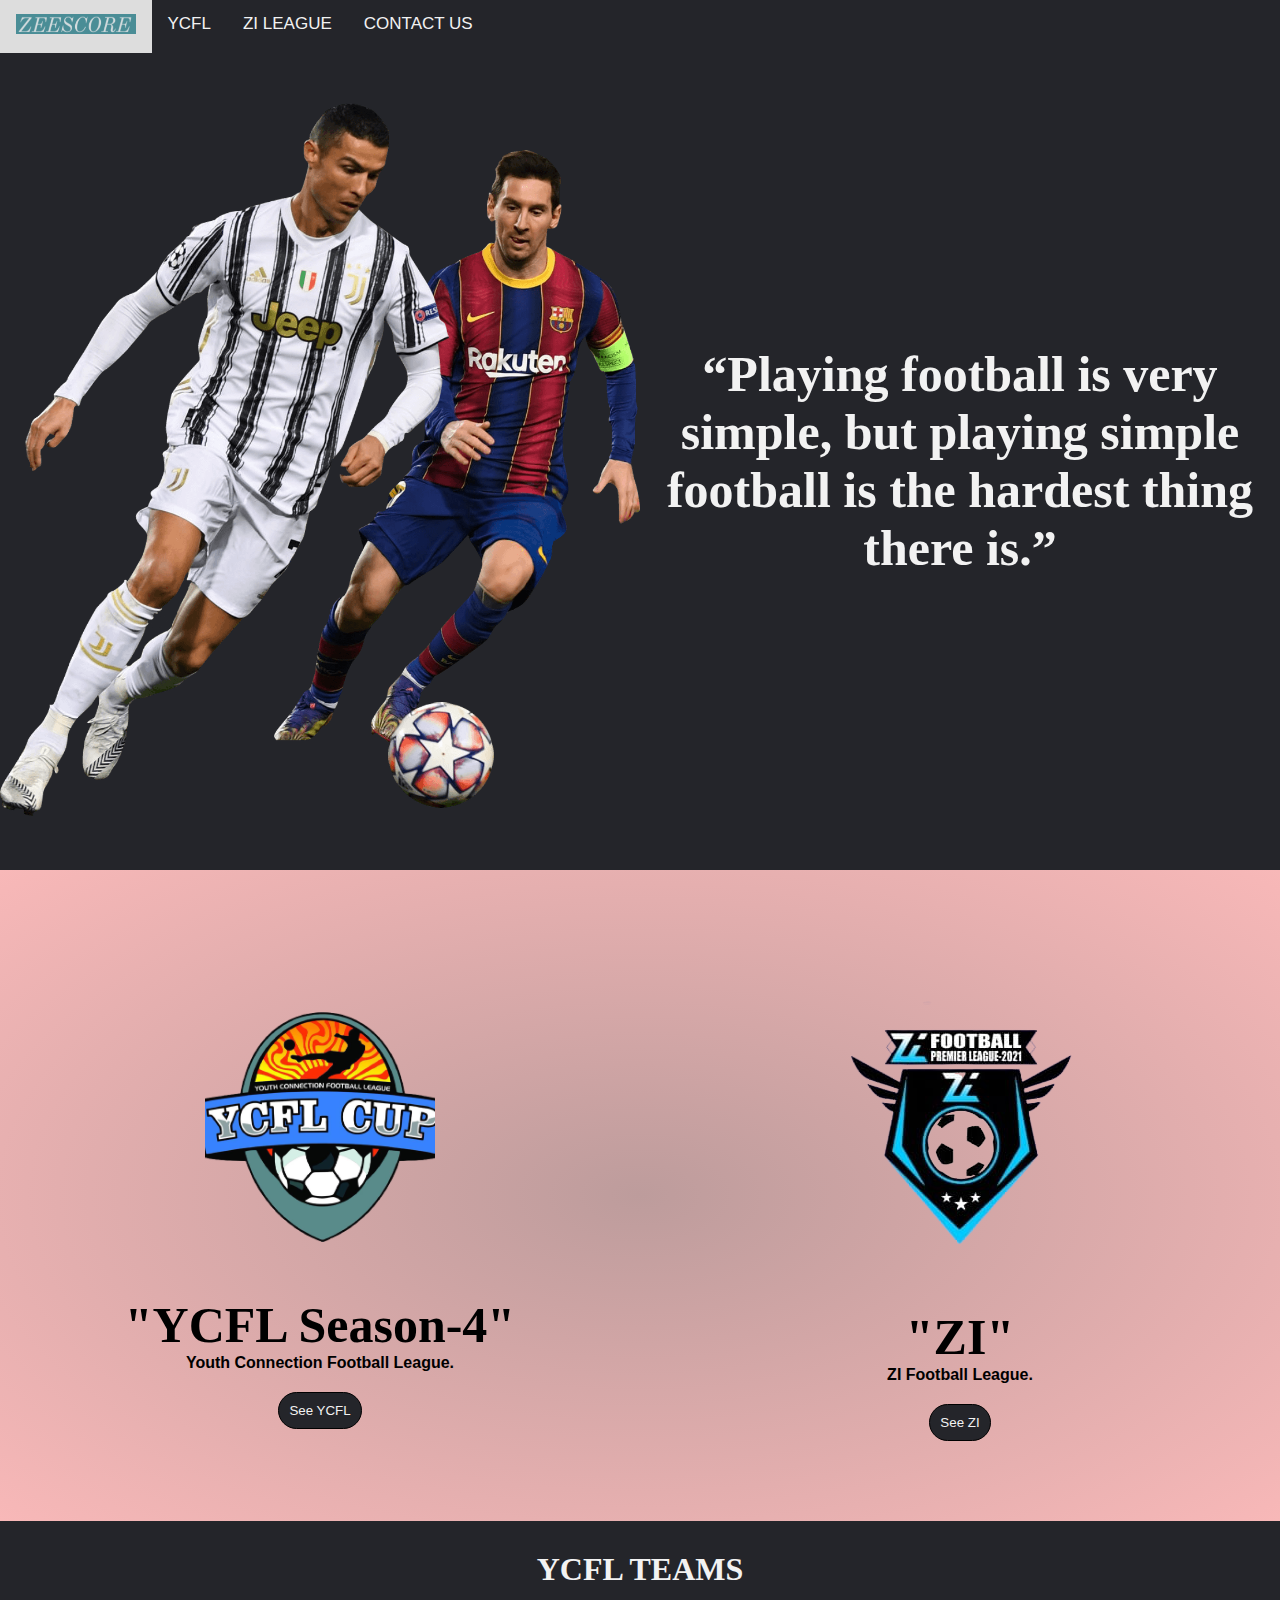
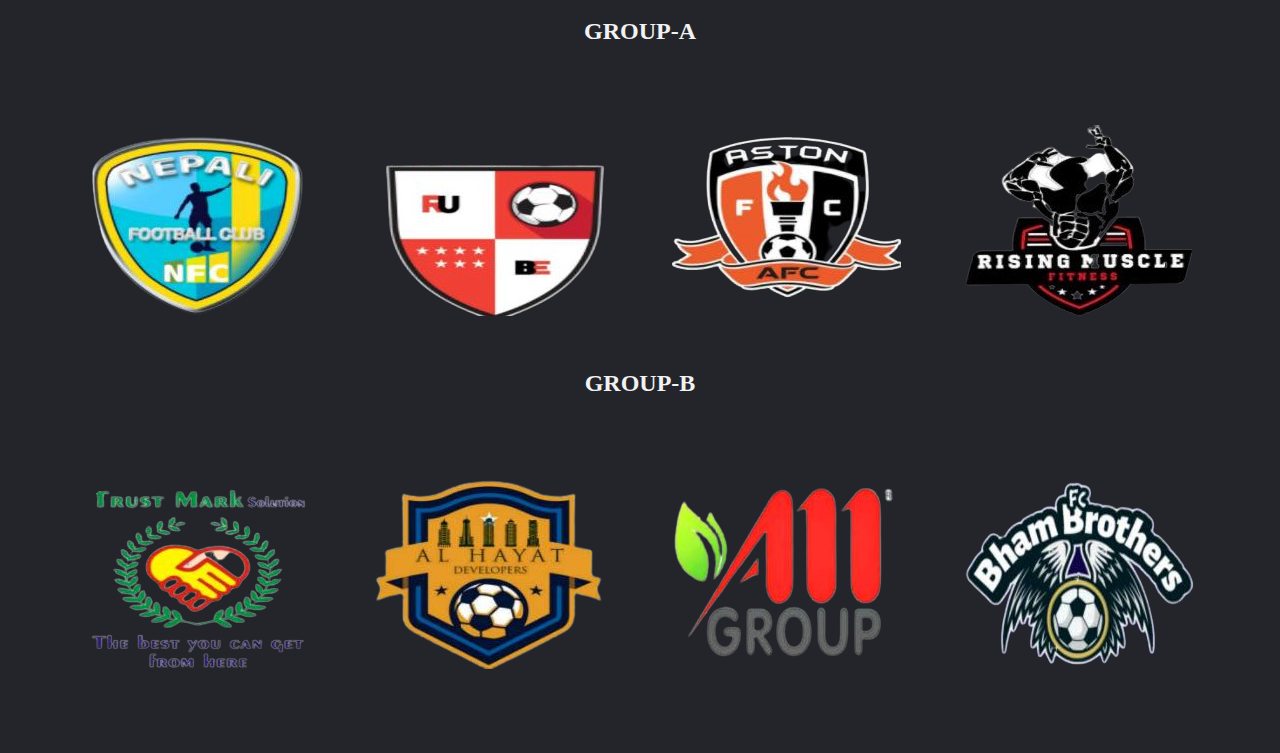
==== index.html @ 21c0f87a "Initial commit" ====
<!DOCTYPE html>
<html lang="en">

<head>
    <meta charset="UTF-8">
    <meta http-equiv="X-UA-Compatible" content="IE=edge">
    <meta name="viewport" content="width=device-width, initial-scale=1.0">
    <title>ZeeScore</title>
    <link rel="stylesheet" href="style.css">
    <link href="https://fonts.googleapis.com/icon?family=Material+Icons" rel="stylesheet">
    <link rel="stylesheet" href="path/to/font-awesome/css/font-awesome.min.css">
    <link href="https://cdn.jsdelivr.net/npm/bootstrap@5.1.3/dist/css/bootstrap.min.css" rel="stylesheet" integrity="sha384-1BmE4kWBq78iYhFldvKuhfTAU6auU8tT94WrHftjDbrCEXSU1oBoqyl2QvZ6jIW3" crossorigin="anonymous">
    <link href="https://fonts.googleapis.com/css2?family=Abril+Fatface&family=Anton&family=Lobster&family=Montez&family=Montserrat:ital,wght@1,200&family=Pacifico&family=Zilla+Slab:wght@300;500&display=swap" rel="stylesheet">
    <link rel="icon" href="psg/player images/zeescores7-removebg-preview.png" type="image/icon type">
    <link rel="stylesheet" href="https://cdnjs.cloudflare.com/ajax/libs/font-awesome/4.7.0/css/font-awesome.min.css">
    <link href='https://css.gg/menu.css' rel='stylesheet'>
</head>

<body>

    <!DOCTYPE html>
    <html>

    <head>
        <meta name="viewport" content="width=device-width, initial-scale=1">
        <link rel="stylesheet" href="https://cdnjs.cloudflare.com/ajax/libs/font-awesome/4.7.0/css/font-awesome.min.css">
        <script src="script.js"></script>

    </head>

    <body>
        <header>
            <div class="topnav" id="myTopnav">
                <a href="#home"><img class="logo" src="psg/player images/zeescores9 (2).PNG" alt=""></a>
                <a href="#news">YCFL</a>
                <a href="#contact">ZI LEAGUE</a>
                <a href="#about">CONTACT US</a>
                <a href="javascript:void(0);" class="icon" onclick="myFunction()">
                    <i class="fa fa-bars"></i>
                </a>
            </div>


            <div class="row">
                <div class="col-2">
                    <img src="psg/player images/cristiano-ronaldo-lionel-messi-3.png" alt="">
                </div>
                <div class="col-2">
                    <h3>“Playing football is very simple, but playing simple football is the hardest thing there is.”</h3>
                </div>
            </div>
        </header>


        <div class="league">
            <div class="row">
                <div class="col-2">
                    <div class="ycfl-img"> <img src="psg/player images/ycfl_logo-removebg-preview.png" alt=""></div>
                    <h3>"YCFL Season-4"</h3>
                    <h4>Youth Connection Football League.</h4>
                    <button class="btn-league">See YCFL</button>
                </div>
                <div class="col-2">
                    <div class="zi-img"> <img src="psg/player images/zi_logo-removebg-preview.png" alt=""></div>
                    <h3>"ZI"</h3>
                    <h4>ZI Football League.</h4>
                    <button class="btn-league">See ZI</button>
                </div>
            </div>
        </div>
        <div class="ycfl-teams">
            <div class="row">
                <div class="gruop-a">
                    <h1>YCFL TEAMS</h1>
                    <h2>GROUP-A</h2>
                    <div class="teams">
                        <img src="psg/player images/nepalifc-removebg-preview.png" alt="">
                    </div>
                    <div class="teams">
                        <img src="psg/player images/randerunited-removebg-preview1.png" alt="">
                    </div>
                    <div class="teams">
                        <img src="psg/player images/astonfc-removebg-preview.png" alt="">
                    </div>
                    <div class="teams">
                        <img src="psg/player images/risingmuscle-removebg-preview.png" alt="">
                    </div>
                </div>
                <div class="gruop-b">

                    <h2>GROUP-B</h2>
                    <div class="teams">
                        <img src="psg/player images/trustmarksolution-removebg-preview.png" alt="">
                    </div>
                    <div class="teams">
                        <img src="psg/player images/alhayat-removebg-preview.png" alt="">
                    </div>
                    <div class="teams">
                        <img src="psg/player images/amgroup-removebg-preview.png" alt="">
                    </div>
                    <div class="teams">
                        <img src="psg/player images/bhambrothers-removebg-preview.png" alt="">
                    </div>
                </div>

            </div>
        </div>

    </body>

    </html>


</body>

</html>
---- style.css ----
* {
    box-sizing: border-box;
    margin: 0;
    padding: 0;
}


/*----------------------------- top nav Start here----------------------------*/

.logo {
    width: auto;
    height: 20px;
}

body {
    margin: 0;
    font-family: Arial, Helvetica, sans-serif;
}

.topnav {
    overflow: hidden;
}

.topnav a {
    float: left;
    display: block;
    color: #f2f2f2;
    text-align: center;
    padding: 14px 16px;
    text-decoration: none;
    font-size: 17px;
}

.topnav a:hover {
    background-color: #ddd;
    color: black;
}

.topnav a.active {
    background-color: #04AA6D;
    color: white;
}

.topnav .icon {
    display: none;
}


/*----------------------------- top nav end here----------------------------*/


/*----------------------------- Row and col for header section start here----------------------------*/

header {
    background-color: #24252a;
}

.row {
    display: flex;
    align-items: center;
    flex-wrap: wrap;
    justify-content: space-around;
}

.col-2 {
    flex-basis: 50%;
    min-width: 500px;
    color: #f2f2f2;
    text-align: center;
    justify-items: center;
    justify-items: center;
}

.col-2 img {
    max-width: 100%;
    padding: 50px 0;
}

.col-2 h3 {
    font-size: 50px;
    font-family: zillaslab;
    color: #f2f2f2;
}


/*----------------------------- Row and col end here----------------------------*/


/*----------------------------- league class start here----------------------------*/

.league {
    padding-top: 80px;
    padding-bottom: 80px;
    color: black;
    background: radial-gradient(rgb(189, 156, 156), #f8b8b8);
}

.league .col-2 h3 {
    color: black;
}

.league .col-2 h4 {
    color: black;
}

.league .col-2 .ycfl-img {
    width: 230px;
}

.btn-league {
    margin-top: 20px;
    padding: 10px;
    border: 1px solid black;
    border-radius: 50px;
    color: #f2f2f2;
    background-color: #24252a;
}


/*----------------------------- League class end here----------------------------*/


/*-----------------------------teams class start here----------------------------*/

.ycfl-teams {
    padding: 30px;
    background-color: #24252a;
    text-align: center;
}

.ycfl-teams h2,
h1 {
    font-family: zillaslab;
    margin-bottom: 30px;
    color: #f2f2f2;
}

.ycfl-teams .row .teams {
    margin-top: 50px;
    margin-bottom: 50px;
    margin-right: 30px;
    margin-left: 30px;
    display: inline-block;
}


/*----------------------------- teams class end here----------------------------*/


/*----------------------------- Media query for top nav start here----------------------------*/

@media screen and (max-width: 600px) {
    .topnav a:not(:first-child) {
        display: none;
    }
    .topnav a.icon {
        float: right;
        display: block;
    }
}

@media screen and (max-width: 600px) {
    header {
        width: auto;
    }
    .topnav.responsive {
        position: relative;
    }
    .topnav.responsive .icon {
        position: absolute;
        left: 10;
        right: 0;
        top: 0;
    }
    .topnav.responsive a {
        float: none;
        display: block;
        text-align: left;
    }
    .row {
        width: 300px;
        text-align: center;
        justify-items: center;
        justify-content: center;
    }
}


/*----------------------------- media query for top nav end here----------------------------*/


/*----------------------------- media query for header start here----------------------------*/

@media screen and (max-width: 600px) {
    .col-2 {
        flex-basis: 50%;
        min-width: 300px;
    }
    .col-2 img {
        max-width: 100%;
        margin-left: 0;
        padding: 50px 20px;
    }
}


/*----------------------------- media query for header end here----------------------------*/


/*----------------------------- media query for header end here----------------------------*/

@media screen and (max-width: 600px) {
    .ycfl-teams {
        padding: 30px;
        background-color: #24252a;
        text-align: center;
    }
    .ycfl-teams h2,
    h1 {
        font-family: zillaslab;
        margin-bottom: 30px;
        color: #f2f2f2;
    }
    .ycfl-teams .row .teams {
        margin-top: 50px;
        margin-bottom: 50px;
        margin-right: 15px;
        margin-left: 15px;
        display: inline-block;
    }
}


/*----------------------------- media query for header end here----------------------------*/
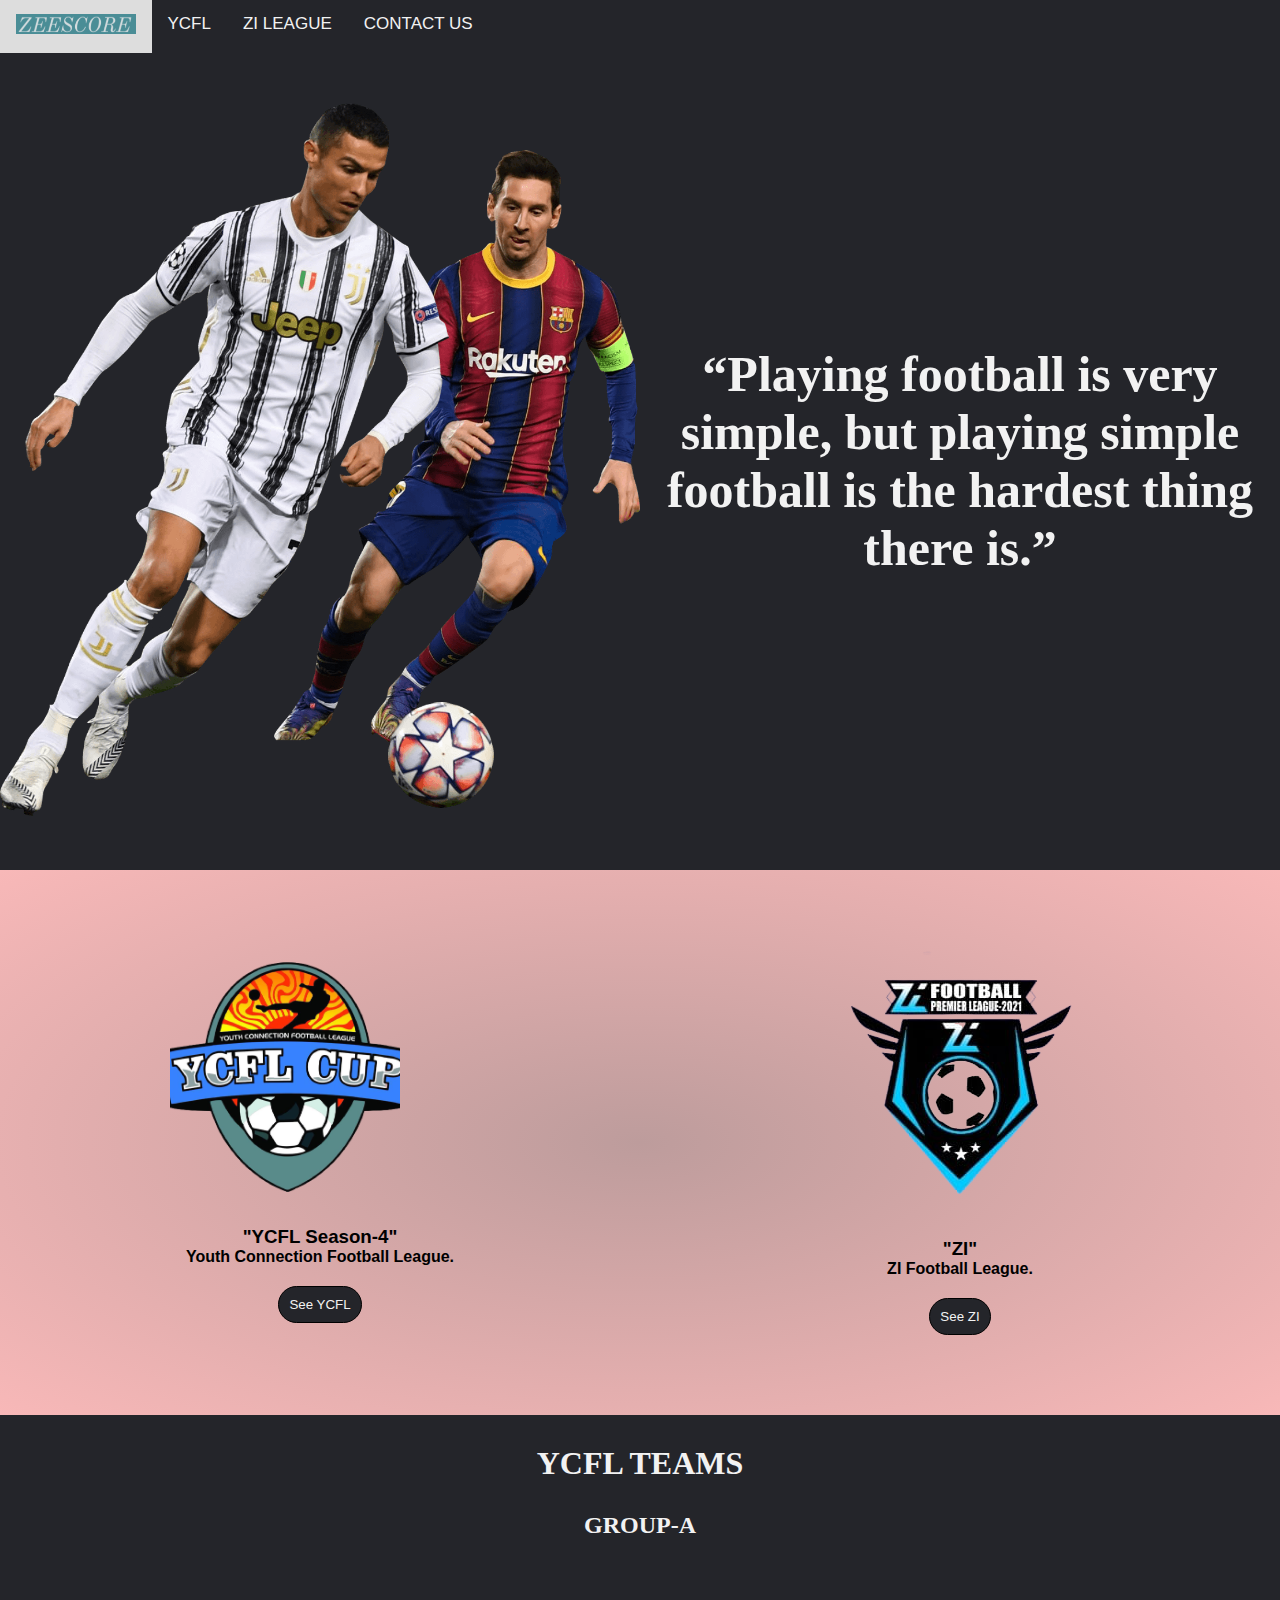
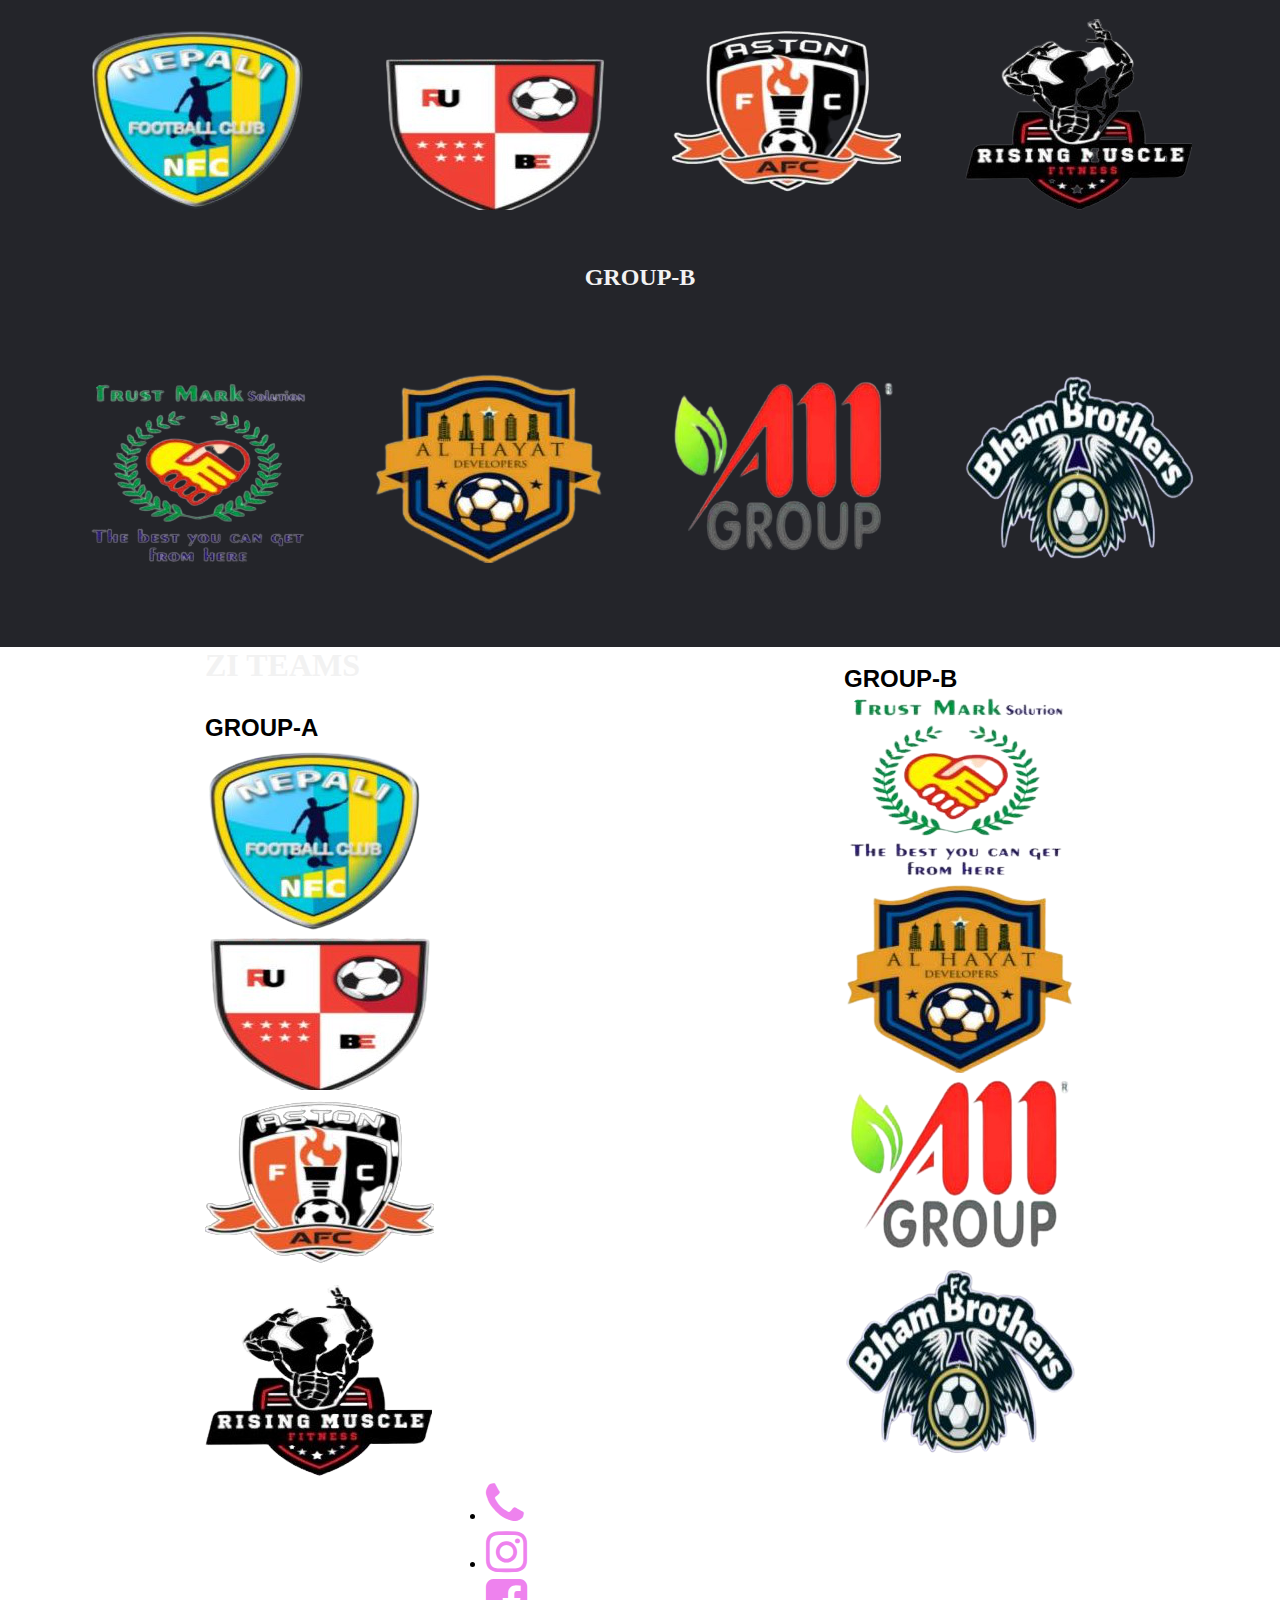
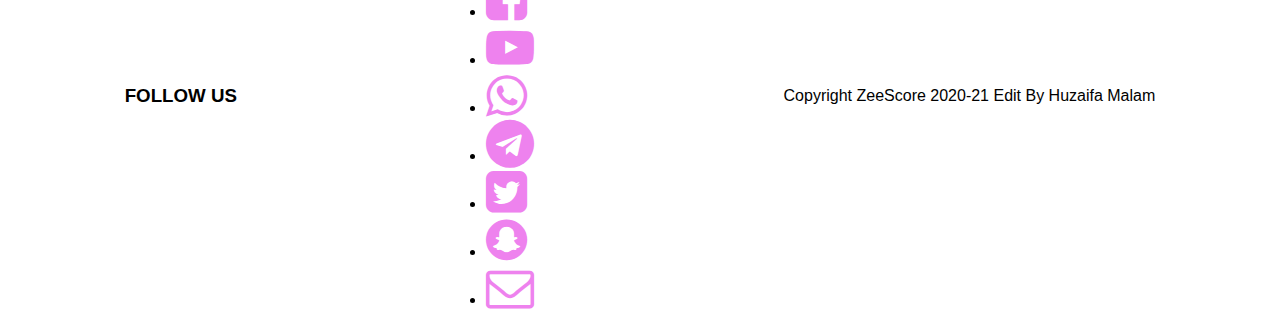
==== commit d590b023: "Update index.html" ====
--- a/index.html
+++ b/index.html
@@ -54,13 +54,13 @@
 
         <div class="league">
             <div class="row">
-                <div class="col-2">
+                <div class="slogan">
                     <div class="ycfl-img"> <img src="psg/player images/ycfl_logo-removebg-preview.png" alt=""></div>
                     <h3>"YCFL Season-4"</h3>
                     <h4>Youth Connection Football League.</h4>
                     <button class="btn-league">See YCFL</button>
                 </div>
-                <div class="col-2">
+                <div class="slogan">
                     <div class="zi-img"> <img src="psg/player images/zi_logo-removebg-preview.png" alt=""></div>
                     <h3>"ZI"</h3>
                     <h4>ZI Football League.</h4>
@@ -106,6 +106,69 @@
             </div>
         </div>
 
+        
+        
+        <div class="zi-teams ">
+            <div class="row ">
+                <div class="gruop-a ">
+                    <h1>ZI TEAMS</h1>
+                    <h2>GROUP-A</h2>
+                    <div class="teams ">
+                        <img src="psg/player images/nepalifc-removebg-preview.png " alt=" ">
+                    </div>
+                    <div class="teams ">
+                        <img src="psg/player images/randerunited-removebg-preview1.png " alt=" ">
+                    </div>
+                    <div class="teams ">
+                        <img src="psg/player images/astonfc-removebg-preview.png " alt=" ">
+                    </div>
+                    <div class="teams ">
+                        <img src="psg/player images/risingmuscle-removebg-preview.png " alt=" ">
+                    </div>
+                </div>
+                <div class="gruop-b ">
+
+                    <h2>GROUP-B</h2>
+                    <div class="teams ">
+                        <img src="psg/player images/trustmarksolution-removebg-preview.png " alt=" ">
+                    </div>
+                    <div class="teams ">
+                        <img src="psg/player images/alhayat-removebg-preview.png " alt=" ">
+                    </div>
+                    <div class="teams ">
+                        <img src="psg/player images/amgroup-removebg-preview.png " alt=" ">
+                    </div>
+                    <div class="teams ">
+                        <img src="psg/player images/bhambrothers-removebg-preview.png " alt=" ">
+                    </div>
+                </div>
+
+            </div>
+        </div>
+        
+        
+        <footer>
+            <div class="row ">
+
+                <h3>FOLLOW US</h3>
+                
+                <ul>
+                    
+                    <li><a href="tel:+919898151125 "><i class="fa fa-phone " style="font-size:48px;color:violet "></i></a></li>
+                    <li><a href="https://www.instagram.com/huzaifa_malam/ "><i class="fa fa-instagram " style="font-size:48px;color:violet "></i></a></li>
+                    <li><a href=" https://www.facebook.com/huzaifa.malam "><i class="fa fa-facebook-square " style="font-size:48px;color:violet "></i></a></li>
+                    <li><a href="https://youtube.com/channel/UC4EBLFY41H58fMoH3JYq66w "><i class="fa fa-youtube-play " style="font-size:48px;color:violet "></i></a></li>
+                    <li><a href="https://wa.me/+919898151125 "><i class="fa fa-whatsapp " style="font-size:48px;color:violet "></i></a></li>
+                    <li><a href="https://telegram.me/+919898151125 "><i class="fa fa-telegram " style="font-size:48px;color:violet "></i></a></li>
+                    <li><a href=" https://twitter.com/huzaifa_malam "><i class="fa fa-twitter-square " style="font-size:48px;color:violet "></i></a></li>
+                    <li><a href="https://www.snapchat.com/add/huzaifa_malam "><i class="fa fa-snapchat " style="font-size:48px;color:violet "></i></a></li>
+                    <li><a href="mailto:huzaifamalam2310@gmail.com "><i class="fa fa-envelope-o " style="font-size:48px;color:violet "></i></a></li>
+                  
+                </ul>
+
+                <p>Copyright ZeeScore 2020-21 Edit By Huzaifa Malam</p>
+            </div>
+        </footer>
     </body>
 
     </html>
@@ -113,4 +176,4 @@
 
 </body>
 
-</html>+</html>
--- a/style.css
+++ b/style.css
@@ -86,35 +86,60 @@
 /*----------------------------- Row and col end here----------------------------*/
 
 
+/*----------------------------- slogan end here----------------------------*/
+
+
+/*----------------------------- slogan end here----------------------------*/
+
+
 /*----------------------------- league class start here----------------------------*/
 
-.league {
-    padding-top: 80px;
-    padding-bottom: 80px;
-    color: black;
-    background: radial-gradient(rgb(189, 156, 156), #f8b8b8);
-}
-
-.league .col-2 h3 {
-    color: black;
-}
-
-.league .col-2 h4 {
-    color: black;
-}
-
-.league .col-2 .ycfl-img {
-    width: 230px;
-}
-
-.btn-league {
-    margin-top: 20px;
-    padding: 10px;
-    border: 1px solid black;
-    border-radius: 50px;
-    color: #f2f2f2;
-    background-color: #24252a;
-}
+    .league {
+        padding-top: 80px;
+        padding-bottom: 80px;
+        color: black;
+        width: 100%;
+        background: radial-gradient(rgb(189, 156, 156), #f8b8b8);
+    }
+    
+    .slogan {
+        flex-basis: 50%;
+        min-width: 300px;
+        margin-left: 0px;
+        color: #f2f2f2;
+        text-align: center;
+    }
+    
+    .league .slogan h3 {
+        color: black;
+    }
+    
+    .league .slogan h4 {
+        color: black;
+    }
+    
+    .league .slogan .ycfl-img {
+        margin-left: 170px;
+        width: 230px;
+        margin-bottom: 30px;
+    }
+    
+    .league .slogan .ycfl-img img {
+        width: 100%;
+    }
+    
+    .league .slogan .zi-img {
+        margin-bottom: 30px;
+    }
+    
+    .btn-league {
+        margin-top: 20px;
+        padding: 10px;
+        border: 1px solid black;
+        border-radius: 50px;
+        color: #f2f2f2;
+        background-color: #24252a;
+    }
 
 
 /*----------------------------- League class end here----------------------------*/
@@ -193,21 +218,46 @@
 
 @media screen and (max-width: 600px) {
     .col-2 {
-        flex-basis: 50%;
-        min-width: 300px;
-    }
-    .col-2 img {
-        max-width: 100%;
-        margin-left: 0;
-        padding: 50px 20px;
-    }
+            flex-basis: 50%;
+            min-width: 300px;
+        }
+        .col-2 h3 {
+            margin-left: 30px;
+        }
+        .col-2 img {
+            max-width: 100%;
+            margin-left: 30px;
+            padding: 50px 20px;
+        }
 }
 
 
 /*----------------------------- media query for header end here----------------------------*/
 
 
-/*----------------------------- media query for header end here----------------------------*/
+/*----------------------------- media query for slogan end here----------------------------*/
+
+@media screen and (max-width: 600px) {
+      .league .slogan {
+            margin-left: 50px;
+            text-align: center;
+            justify-content: space-around;
+        }
+        .league .slogan .ycfl-img {
+            margin-left: 30px;
+            width: 230px;
+            margin-bottom: 30px;
+        }
+     .league .slogan .ycfl-img img {
+            width: 100%;
+        }
+}
+
+
+/*----------------------------- media query for slogan end here----------------------------*/
+
+
+/*----------------------------- media query for ycfl start here----------------------------*/
 
 @media screen and (max-width: 600px) {
     .ycfl-teams {
@@ -231,4 +281,4 @@
 }
 
 
-/*----------------------------- media query for header end here----------------------------*/+/*----------------------------- media query for ycfl end here----------------------------*/
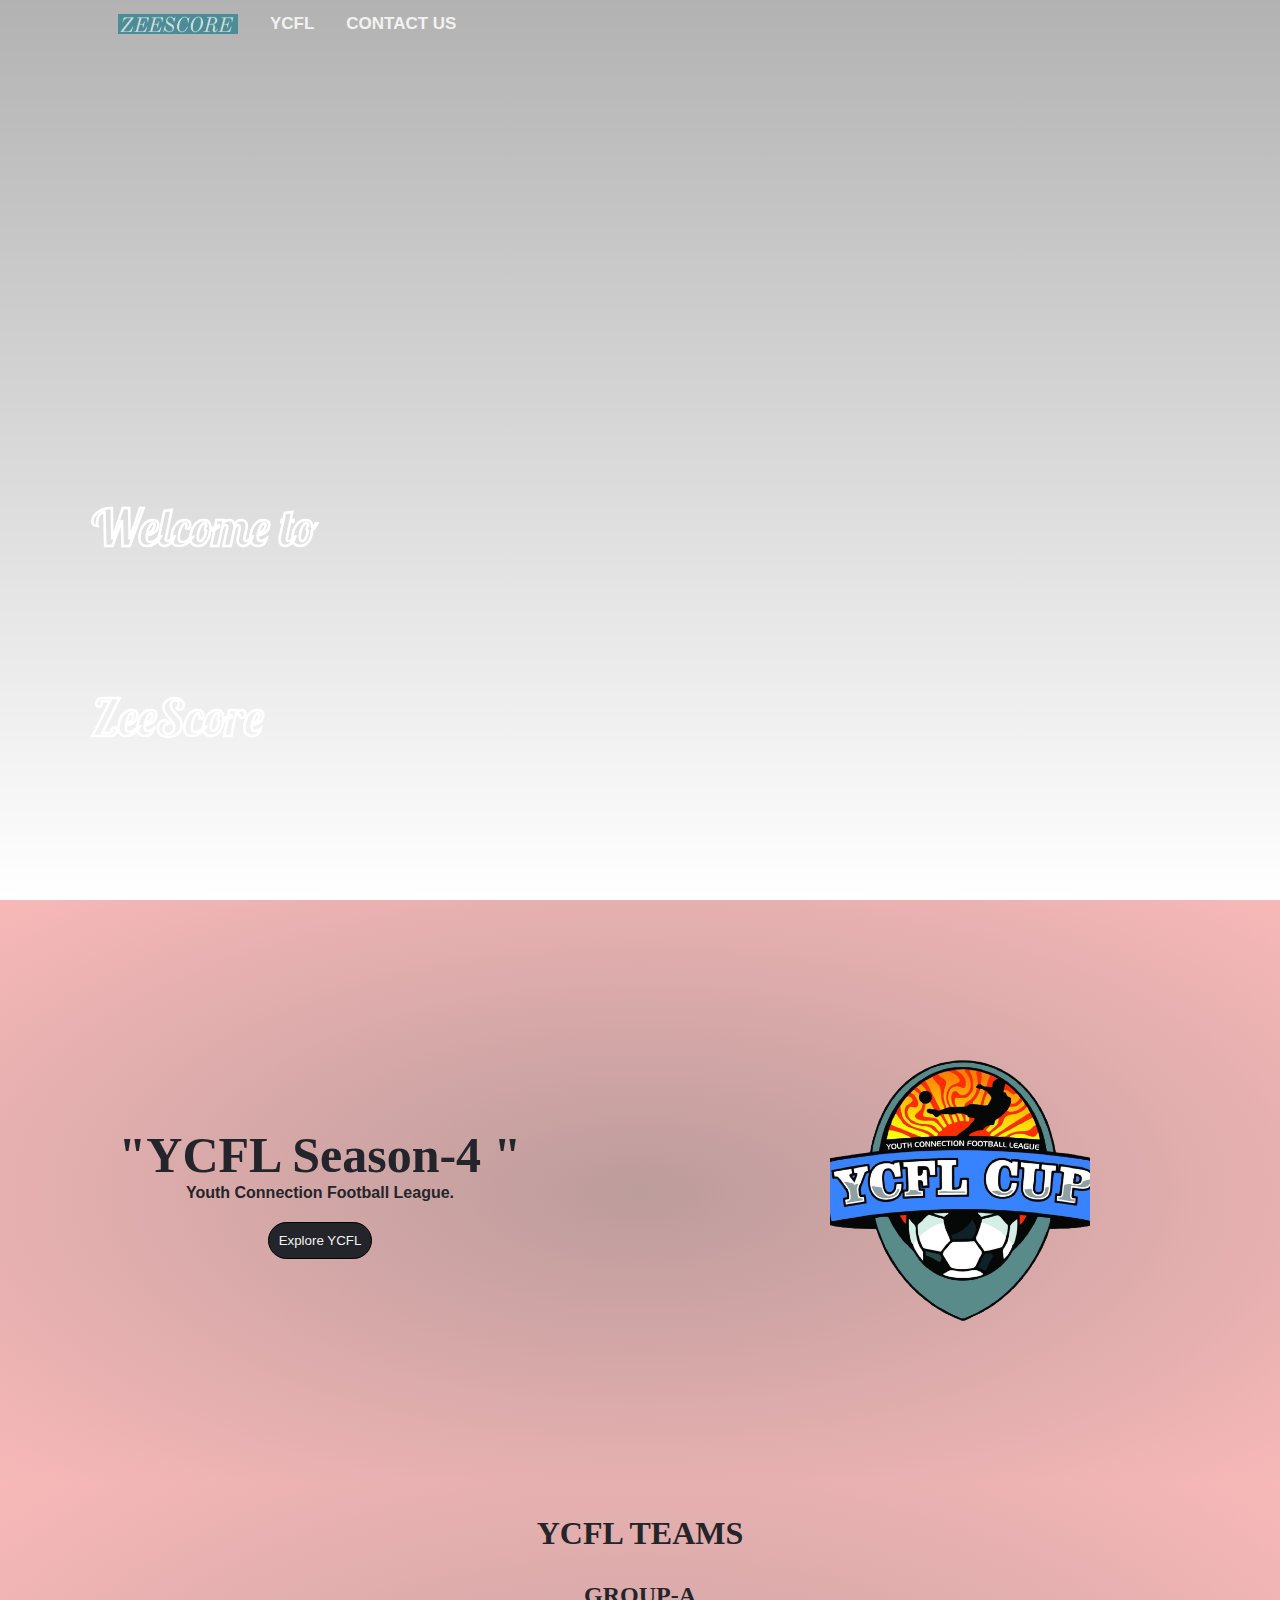
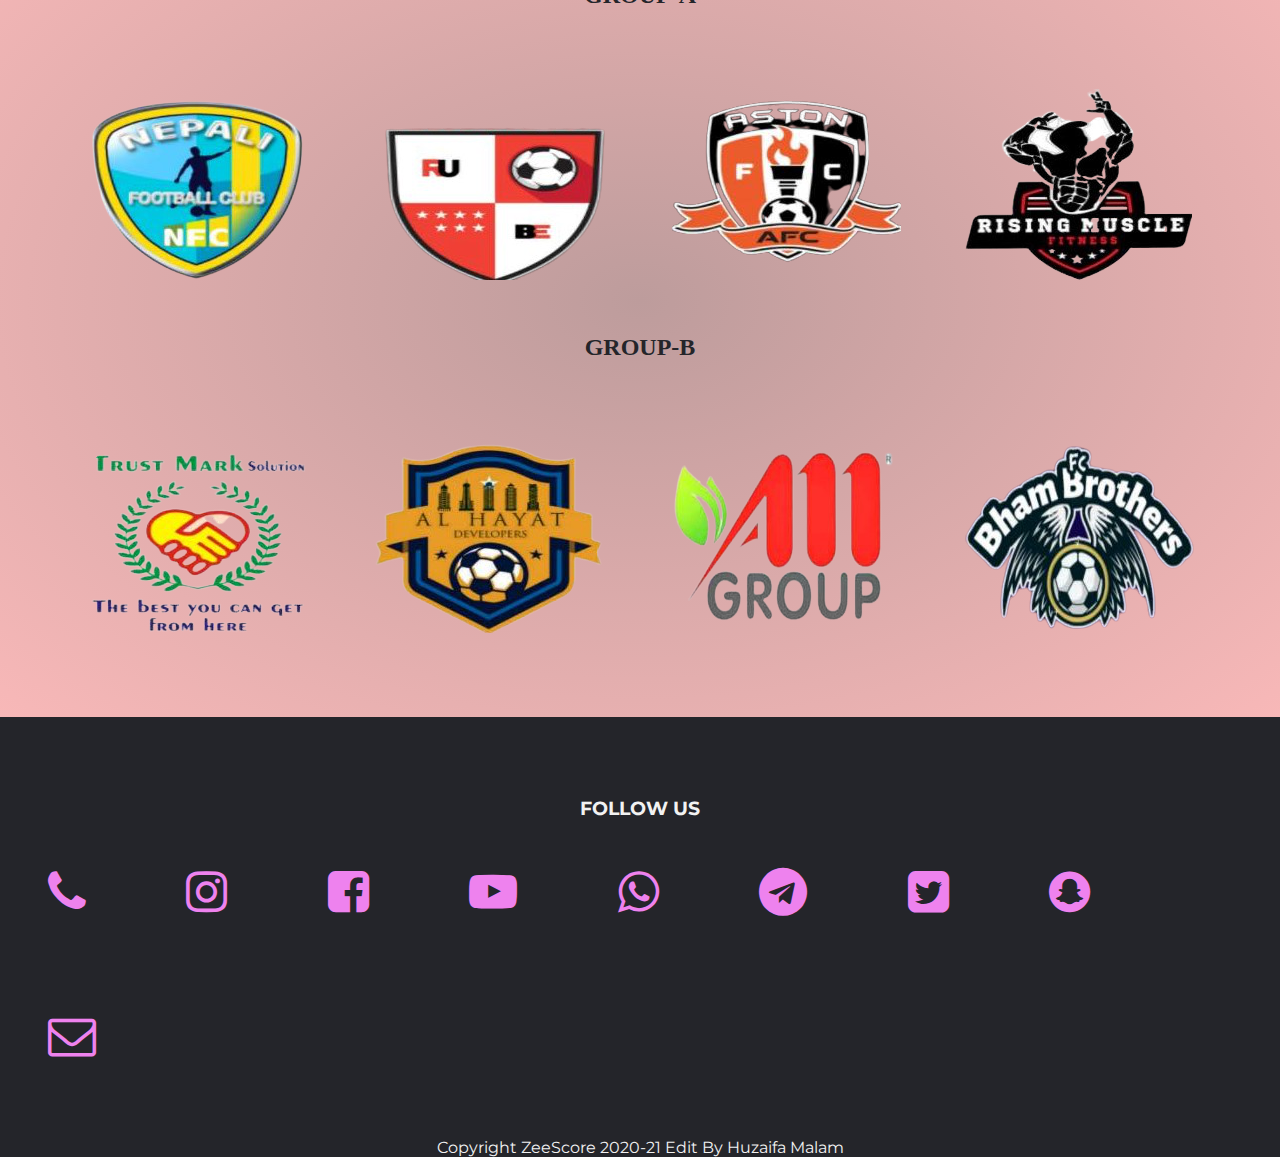
==== commit 42ee0e2b: "Update index.html" ====
--- a/index.html
+++ b/index.html
@@ -1,179 +1,157 @@
-<!DOCTYPE html>
-<html lang="en">
-
-<head>
-    <meta charset="UTF-8">
-    <meta http-equiv="X-UA-Compatible" content="IE=edge">
-    <meta name="viewport" content="width=device-width, initial-scale=1.0">
-    <title>ZeeScore</title>
-    <link rel="stylesheet" href="style.css">
-    <link href="https://fonts.googleapis.com/icon?family=Material+Icons" rel="stylesheet">
-    <link rel="stylesheet" href="path/to/font-awesome/css/font-awesome.min.css">
-    <link href="https://cdn.jsdelivr.net/npm/bootstrap@5.1.3/dist/css/bootstrap.min.css" rel="stylesheet" integrity="sha384-1BmE4kWBq78iYhFldvKuhfTAU6auU8tT94WrHftjDbrCEXSU1oBoqyl2QvZ6jIW3" crossorigin="anonymous">
-    <link href="https://fonts.googleapis.com/css2?family=Abril+Fatface&family=Anton&family=Lobster&family=Montez&family=Montserrat:ital,wght@1,200&family=Pacifico&family=Zilla+Slab:wght@300;500&display=swap" rel="stylesheet">
-    <link rel="icon" href="psg/player images/zeescores7-removebg-preview.png" type="image/icon type">
-    <link rel="stylesheet" href="https://cdnjs.cloudflare.com/ajax/libs/font-awesome/4.7.0/css/font-awesome.min.css">
-    <link href='https://css.gg/menu.css' rel='stylesheet'>
-</head>
-
-<body>
-
-    <!DOCTYPE html>
-    <html>
-
-    <head>
-        <meta name="viewport" content="width=device-width, initial-scale=1">
-        <link rel="stylesheet" href="https://cdnjs.cloudflare.com/ajax/libs/font-awesome/4.7.0/css/font-awesome.min.css">
-        <script src="script.js"></script>
-
-    </head>
-
-    <body>
-        <header>
-            <div class="topnav" id="myTopnav">
-                <a href="#home"><img class="logo" src="psg/player images/zeescores9 (2).PNG" alt=""></a>
-                <a href="#news">YCFL</a>
-                <a href="#contact">ZI LEAGUE</a>
-                <a href="#about">CONTACT US</a>
-                <a href="javascript:void(0);" class="icon" onclick="myFunction()">
-                    <i class="fa fa-bars"></i>
-                </a>
-            </div>
-
-
-            <div class="row">
-                <div class="col-2">
-                    <img src="psg/player images/cristiano-ronaldo-lionel-messi-3.png" alt="">
-                </div>
-                <div class="col-2">
-                    <h3>“Playing football is very simple, but playing simple football is the hardest thing there is.”</h3>
-                </div>
-            </div>
-        </header>
-
-
-        <div class="league">
-            <div class="row">
-                <div class="slogan">
-                    <div class="ycfl-img"> <img src="psg/player images/ycfl_logo-removebg-preview.png" alt=""></div>
-                    <h3>"YCFL Season-4"</h3>
-                    <h4>Youth Connection Football League.</h4>
-                    <button class="btn-league">See YCFL</button>
-                </div>
-                <div class="slogan">
-                    <div class="zi-img"> <img src="psg/player images/zi_logo-removebg-preview.png" alt=""></div>
-                    <h3>"ZI"</h3>
-                    <h4>ZI Football League.</h4>
-                    <button class="btn-league">See ZI</button>
-                </div>
-            </div>
-        </div>
-        <div class="ycfl-teams">
-            <div class="row">
-                <div class="gruop-a">
-                    <h1>YCFL TEAMS</h1>
-                    <h2>GROUP-A</h2>
-                    <div class="teams">
-                        <img src="psg/player images/nepalifc-removebg-preview.png" alt="">
-                    </div>
-                    <div class="teams">
-                        <img src="psg/player images/randerunited-removebg-preview1.png" alt="">
-                    </div>
-                    <div class="teams">
-                        <img src="psg/player images/astonfc-removebg-preview.png" alt="">
-                    </div>
-                    <div class="teams">
-                        <img src="psg/player images/risingmuscle-removebg-preview.png" alt="">
-                    </div>
-                </div>
-                <div class="gruop-b">
-
-                    <h2>GROUP-B</h2>
-                    <div class="teams">
-                        <img src="psg/player images/trustmarksolution-removebg-preview.png" alt="">
-                    </div>
-                    <div class="teams">
-                        <img src="psg/player images/alhayat-removebg-preview.png" alt="">
-                    </div>
-                    <div class="teams">
-                        <img src="psg/player images/amgroup-removebg-preview.png" alt="">
-                    </div>
-                    <div class="teams">
-                        <img src="psg/player images/bhambrothers-removebg-preview.png" alt="">
-                    </div>
-                </div>
-
-            </div>
-        </div>
-
-        
-        
-        <div class="zi-teams ">
-            <div class="row ">
-                <div class="gruop-a ">
-                    <h1>ZI TEAMS</h1>
-                    <h2>GROUP-A</h2>
-                    <div class="teams ">
-                        <img src="psg/player images/nepalifc-removebg-preview.png " alt=" ">
-                    </div>
-                    <div class="teams ">
-                        <img src="psg/player images/randerunited-removebg-preview1.png " alt=" ">
-                    </div>
-                    <div class="teams ">
-                        <img src="psg/player images/astonfc-removebg-preview.png " alt=" ">
-                    </div>
-                    <div class="teams ">
-                        <img src="psg/player images/risingmuscle-removebg-preview.png " alt=" ">
-                    </div>
-                </div>
-                <div class="gruop-b ">
-
-                    <h2>GROUP-B</h2>
-                    <div class="teams ">
-                        <img src="psg/player images/trustmarksolution-removebg-preview.png " alt=" ">
-                    </div>
-                    <div class="teams ">
-                        <img src="psg/player images/alhayat-removebg-preview.png " alt=" ">
-                    </div>
-                    <div class="teams ">
-                        <img src="psg/player images/amgroup-removebg-preview.png " alt=" ">
-                    </div>
-                    <div class="teams ">
-                        <img src="psg/player images/bhambrothers-removebg-preview.png " alt=" ">
-                    </div>
-                </div>
-
-            </div>
-        </div>
-        
-        
-        <footer>
-            <div class="row ">
-
-                <h3>FOLLOW US</h3>
-                
-                <ul>
-                    
-                    <li><a href="tel:+919898151125 "><i class="fa fa-phone " style="font-size:48px;color:violet "></i></a></li>
-                    <li><a href="https://www.instagram.com/huzaifa_malam/ "><i class="fa fa-instagram " style="font-size:48px;color:violet "></i></a></li>
-                    <li><a href=" https://www.facebook.com/huzaifa.malam "><i class="fa fa-facebook-square " style="font-size:48px;color:violet "></i></a></li>
-                    <li><a href="https://youtube.com/channel/UC4EBLFY41H58fMoH3JYq66w "><i class="fa fa-youtube-play " style="font-size:48px;color:violet "></i></a></li>
-                    <li><a href="https://wa.me/+919898151125 "><i class="fa fa-whatsapp " style="font-size:48px;color:violet "></i></a></li>
-                    <li><a href="https://telegram.me/+919898151125 "><i class="fa fa-telegram " style="font-size:48px;color:violet "></i></a></li>
-                    <li><a href=" https://twitter.com/huzaifa_malam "><i class="fa fa-twitter-square " style="font-size:48px;color:violet "></i></a></li>
-                    <li><a href="https://www.snapchat.com/add/huzaifa_malam "><i class="fa fa-snapchat " style="font-size:48px;color:violet "></i></a></li>
-                    <li><a href="mailto:huzaifamalam2310@gmail.com "><i class="fa fa-envelope-o " style="font-size:48px;color:violet "></i></a></li>
-                  
-                </ul>
-
-                <p>Copyright ZeeScore 2020-21 Edit By Huzaifa Malam</p>
-            </div>
-        </footer>
-    </body>
-
-    </html>
-
-
-</body>
-
-</html>
+<!DOCTYPE html>
+<html lang="en">
+
+<head>
+    <meta charset="UTF-8">
+    <meta http-equiv="X-UA-Compatible" content="IE=edge">
+    <meta name="viewport" content="width=device-width, initial-scale=1.0">
+    <title>ZeeScore</title>
+    <link rel="stylesheet" href="style.css">
+
+    <link rel="stylesheet" href="path/to/font-awesome/css/font-awesome.min.css">
+    <link href="https://cdn.jsdelivr.net/npm/bootstrap@5.1.3/dist/css/bootstrap.min.css" rel="stylesheet" integrity="sha384-1BmE4kWBq78iYhFldvKuhfTAU6auU8tT94WrHftjDbrCEXSU1oBoqyl2QvZ6jIW3" crossorigin="anonymous">
+    <link href="https://fonts.googleapis.com/css2?family=Abril+Fatface&family=Anton&family=Lobster&family=Montez&family=Montserrat:ital,wght@1,200&family=Open+Sans:ital,wght@1,500&family=Pacifico&family=Secular+One&family=Zilla+Slab:wght@300;500&display=swap"
+        rel="stylesheet">
+    <link rel="icon" href="psg/player images/zeescores7-removebg-preview.png" type="image/icon type">
+    <link rel="stylesheet" href="https://cdnjs.cloudflare.com/ajax/libs/font-awesome/4.7.0/css/font-awesome.min.css">
+
+    <link href='https://css.gg/menu.css' rel='stylesheet'>
+</head>
+
+<body>
+
+    <!DOCTYPE html>
+    <html>
+
+    <head>
+        <meta name="viewport" content="width=device-width, initial-scale=1">
+        <link rel="stylesheet" href="https://cdnjs.cloudflare.com/ajax/libs/font-awesome/4.7.0/css/font-awesome.min.css">
+        <script src="script.js"></script>
+
+    </head>
+
+    <body>
+        <header>
+            <div class="topnav" id="myTopnav">
+                <a href="index.html"><img class="logo" src="psg/player images/zeescores9 (2).PNG" alt=""></a>
+                <a href="ycfl-matchs.html">YCFL</a>
+
+                <a href="#about">CONTACT US</a>
+                <a href="javascript:void(0);" class="icon" onclick="myFunction()">
+                    <i class="fa fa-bars"></i>
+                </a>
+            </div>
+            <div class="text-box">
+                <h1>Welcome to</h1>
+                <h1>ZeeScore</h1>
+
+            </div>
+            <!--
+            <div class="row">
+                <div class="col-2">
+
+                    <img src="psg/player images/cristiano-ronaldo-lionel-messi-3.png" alt="">
+
+                </div>
+                <div class="col-2">
+                    <h3 class="slogan">“Playing football is very simple, but playing simple football is the hardest thing there is.”</h3>
+                </div>
+            </div>
+>-->
+        </header>
+
+
+        <div class="league">
+            <div class="row">
+                <div class="col-2">
+
+                    <h3>"YCFL Season-4 "</h3>
+                    <h4>Youth Connection Football League.</h4>
+                    <button class="btn-league ">Explore YCFL</button>
+
+                </div>
+
+                <div class="col-2">
+                    <div class="ycfl-img"> <img src="psg/player images/ycfl_logo-removebg-preview.png " alt=" "></div>
+
+                </div>
+                <!--
+                <div class="slogan ">
+                    <div class="zi-img "> <img src="psg/player images/zi_logo-removebg-preview.png " alt=" "></div>
+                    <h3>"ZI "</h3>
+                    <h4>ZI Football League.</h4>
+                    <button class="btn-league ">See ZI</button>
+                </div>--->
+            </div>
+        </div>
+       
+
+
+        <div class="zi-teams ">
+            <div class="row ">
+                <div class="gruop-a ">
+                    <h1>YCFL TEAMS</h1>
+                    <h2>GROUP-A</h2>
+                    <div class="teams ">
+                        <img src="psg/player images/nepalifc-removebg-preview.png " alt=" ">
+                    </div>
+                    <div class="teams ">
+                        <img src="psg/player images/randerunited-removebg-preview1.png " alt=" ">
+                    </div>
+                    <div class="teams ">
+                        <img src="psg/player images/astonfc-removebg-preview.png " alt=" ">
+                    </div>
+                    <div class="teams ">
+                        <img src="psg/player images/risingmuscle-removebg-preview.png " alt=" ">
+                    </div>
+                </div>
+                <div class="gruop-b ">
+
+                    <h2>GROUP-B</h2>
+                    <div class="teams ">
+                        <img src="psg/player images/trustmarksolution-removebg-preview.png " alt=" ">
+                    </div>
+                    <div class="teams ">
+                        <img src="psg/player images/alhayat-removebg-preview.png " alt=" ">
+                    </div>
+                    <div class="teams ">
+                        <img src="psg/player images/amgroup-removebg-preview.png " alt=" ">
+                    </div>
+                    <div class="teams ">
+                        <img src="psg/player images/bhambrothers-removebg-preview.png " alt=" ">
+                    </div>
+                </div>
+
+            </div>
+        </div>
+
+
+        <footer>
+            <div class="row ">
+                <h3>FOLLOW US</h3>
+
+                <ul>
+
+                    <li><a href="tel:+919898151125 "><i class="fa fa-phone " style="font-size:48px;color:violet "></i></a></li>
+                    <li><a href="https://www.instagram.com/huzaifa_malam/ "><i class="fa fa-instagram " style="font-size:48px;color:violet "></i></a></li>
+                    <li><a href=" https://www.facebook.com/huzaifa.malam "><i class="fa fa-facebook-square " style="font-size:48px;color:violet "></i></a></li>
+                    <li><a href="https://youtube.com/channel/UC4EBLFY41H58fMoH3JYq66w "><i class="fa fa-youtube-play " style="font-size:48px;color:violet "></i></a></li>
+                    <li><a href="https://wa.me/+919898151125 "><i class="fa fa-whatsapp " style="font-size:48px;color:violet "></i></a></li>
+                    <li><a href="https://telegram.me/+919898151125 "><i class="fa fa-telegram " style="font-size:48px;color:violet "></i></a></li>
+                    <li><a href=" https://twitter.com/huzaifa_malam "><i class="fa fa-twitter-square " style="font-size:48px;color:violet "></i></a></li>
+                    <li><a href="https://www.snapchat.com/add/huzaifa_malam "><i class="fa fa-snapchat " style="font-size:48px;color:violet "></i></a></li>
+                    <li><a href="mailto:huzaifamalam2310@gmail.com "><i class="fa fa-envelope-o " style="font-size:48px;color:violet "></i></a></li>
+
+                </ul>
+
+                <p>Copyright ZeeScore 2020-21 Edit By Huzaifa Malam</p>
+            </div>
+        </footer>
+    </body>
+
+    </html>
+
+
+</body>
+
+</html>
--- a/style.css
+++ b/style.css
@@ -1,284 +1,591 @@
-* {
-    box-sizing: border-box;
-    margin: 0;
-    padding: 0;
-}
-
-
-/*----------------------------- top nav Start here----------------------------*/
-
-.logo {
-    width: auto;
-    height: 20px;
-}
-
-body {
-    margin: 0;
-    font-family: Arial, Helvetica, sans-serif;
-}
-
-.topnav {
-    overflow: hidden;
-}
-
-.topnav a {
-    float: left;
-    display: block;
-    color: #f2f2f2;
-    text-align: center;
-    padding: 14px 16px;
-    text-decoration: none;
-    font-size: 17px;
-}
-
-.topnav a:hover {
-    background-color: #ddd;
-    color: black;
-}
-
-.topnav a.active {
-    background-color: #04AA6D;
-    color: white;
-}
-
-.topnav .icon {
-    display: none;
-}
-
-
-/*----------------------------- top nav end here----------------------------*/
-
-
-/*----------------------------- Row and col for header section start here----------------------------*/
-
-header {
-    background-color: #24252a;
-}
-
-.row {
-    display: flex;
-    align-items: center;
-    flex-wrap: wrap;
-    justify-content: space-around;
-}
-
-.col-2 {
-    flex-basis: 50%;
-    min-width: 500px;
-    color: #f2f2f2;
-    text-align: center;
-    justify-items: center;
-    justify-items: center;
-}
-
-.col-2 img {
-    max-width: 100%;
-    padding: 50px 0;
-}
-
-.col-2 h3 {
-    font-size: 50px;
-    font-family: zillaslab;
-    color: #f2f2f2;
-}
-
-
-/*----------------------------- Row and col end here----------------------------*/
-
-
-/*----------------------------- slogan end here----------------------------*/
-
-
-/*----------------------------- slogan end here----------------------------*/
-
-
-/*----------------------------- league class start here----------------------------*/
-
-    .league {
-        padding-top: 80px;
-        padding-bottom: 80px;
-        color: black;
-        width: 100%;
-        background: radial-gradient(rgb(189, 156, 156), #f8b8b8);
-    }
-    
-    .slogan {
-        flex-basis: 50%;
-        min-width: 300px;
-        margin-left: 0px;
-        color: #f2f2f2;
-        text-align: center;
-    }
-    
-    .league .slogan h3 {
-        color: black;
-    }
-    
-    .league .slogan h4 {
-        color: black;
-    }
-    
-    .league .slogan .ycfl-img {
-        margin-left: 170px;
-        width: 230px;
-        margin-bottom: 30px;
-    }
-    
-    .league .slogan .ycfl-img img {
-        width: 100%;
-    }
-    
-    .league .slogan .zi-img {
-        margin-bottom: 30px;
-    }
-    
-    .btn-league {
-        margin-top: 20px;
-        padding: 10px;
-        border: 1px solid black;
-        border-radius: 50px;
-        color: #f2f2f2;
-        background-color: #24252a;
-    }
-
-
-/*----------------------------- League class end here----------------------------*/
-
-
-/*-----------------------------teams class start here----------------------------*/
-
-.ycfl-teams {
-    padding: 30px;
-    background-color: #24252a;
-    text-align: center;
-}
-
-.ycfl-teams h2,
-h1 {
-    font-family: zillaslab;
-    margin-bottom: 30px;
-    color: #f2f2f2;
-}
-
-.ycfl-teams .row .teams {
-    margin-top: 50px;
-    margin-bottom: 50px;
-    margin-right: 30px;
-    margin-left: 30px;
-    display: inline-block;
-}
-
-
-/*----------------------------- teams class end here----------------------------*/
-
-
-/*----------------------------- Media query for top nav start here----------------------------*/
-
-@media screen and (max-width: 600px) {
-    .topnav a:not(:first-child) {
-        display: none;
-    }
-    .topnav a.icon {
-        float: right;
-        display: block;
-    }
-}
-
-@media screen and (max-width: 600px) {
-    header {
-        width: auto;
-    }
-    .topnav.responsive {
-        position: relative;
-    }
-    .topnav.responsive .icon {
-        position: absolute;
-        left: 10;
-        right: 0;
-        top: 0;
-    }
-    .topnav.responsive a {
-        float: none;
-        display: block;
-        text-align: left;
-    }
-    .row {
-        width: 300px;
-        text-align: center;
-        justify-items: center;
-        justify-content: center;
-    }
-}
-
-
-/*----------------------------- media query for top nav end here----------------------------*/
-
-
-/*----------------------------- media query for header start here----------------------------*/
-
-@media screen and (max-width: 600px) {
-    .col-2 {
-            flex-basis: 50%;
-            min-width: 300px;
-        }
-        .col-2 h3 {
-            margin-left: 30px;
-        }
-        .col-2 img {
-            max-width: 100%;
-            margin-left: 30px;
-            padding: 50px 20px;
-        }
-}
-
-
-/*----------------------------- media query for header end here----------------------------*/
-
-
-/*----------------------------- media query for slogan end here----------------------------*/
-
-@media screen and (max-width: 600px) {
-      .league .slogan {
-            margin-left: 50px;
-            text-align: center;
-            justify-content: space-around;
-        }
-        .league .slogan .ycfl-img {
-            margin-left: 30px;
-            width: 230px;
-            margin-bottom: 30px;
-        }
-     .league .slogan .ycfl-img img {
-            width: 100%;
-        }
-}
-
-
-/*----------------------------- media query for slogan end here----------------------------*/
-
-
-/*----------------------------- media query for ycfl start here----------------------------*/
-
-@media screen and (max-width: 600px) {
-    .ycfl-teams {
-        padding: 30px;
-        background-color: #24252a;
-        text-align: center;
-    }
-    .ycfl-teams h2,
-    h1 {
-        font-family: zillaslab;
-        margin-bottom: 30px;
-        color: #f2f2f2;
-    }
-    .ycfl-teams .row .teams {
-        margin-top: 50px;
-        margin-bottom: 50px;
-        margin-right: 15px;
-        margin-left: 15px;
-        display: inline-block;
-    }
-}
-
-
-/*----------------------------- media query for ycfl end here----------------------------*/
+.top {
+    background-color: #24252a;
+}
+
+.topnav {
+    overflow: hidden;
+}
+
+.topnav a {
+    float: left;
+    display: block;
+    color: #f2f2f2;
+    text-align: center;
+    padding: 14px 16px;
+    text-decoration: none;
+    font-size: 17px;
+}
+
+.active {
+    background-color: #04AA6D;
+    color: white;
+}
+
+.topnav .icon {
+    display: none;
+}
+
+.dropdown {
+    float: left;
+    overflow: hidden;
+}
+
+.dropdown .dropbtn {
+    font-size: 17px;
+    border: none;
+    outline: none;
+    color: white;
+    padding: 14px 16px;
+    background-color: transparent;
+    font-family: inherit;
+    margin: 0;
+}
+
+.dropdown-content {
+    display: none;
+    position: absolute;
+    background-color: transparent;
+    min-width: 160px;
+    box-shadow: 0px 8px 16px 0px rgba(0, 0, 0, 0.2);
+    z-index: 1;
+}
+
+.dropdown-content a {
+    float: none;
+    color: white;
+    padding: 12px 16px;
+    text-decoration: none;
+    display: block;
+    text-align: left;
+}
+
+.topnav a:hover,
+.dropdown:hover .dropbtn {
+    background-color: transparent;
+    color: white;
+}
+
+.dropdown-content a:hover {
+    background-color: #ddd;
+    color: black;
+}
+
+.dropdown:hover .dropdown-content {
+    display: block;
+}
+
+@media screen and (max-width: 600px) {
+    .topnav a:not(:first-child),
+    .dropdown .dropbtn {
+        display: none;
+    }
+    .topnav a.icon {
+        float: right;
+        display: block;
+    }
+}
+
+@media screen and (max-width: 600px) {
+    .topnav.responsive {
+        position: relative;
+    }
+    .topnav.responsive .icon {
+        position: absolute;
+        right: 0;
+        top: 0;
+    }
+    .topnav.responsive a {
+        float: none;
+        display: block;
+        text-align: left;
+    }
+    .topnav.responsive .dropdown {
+        float: none;
+    }
+    .topnav.responsive .dropdown-content {
+        position: relative;
+    }
+    .topnav.responsive .dropdown .dropbtn {
+        display: block;
+        width: 100%;
+        text-align: left;
+    }
+}
+
+* {
+    box-sizing: border-box;
+    margin: 0;
+    padding: 0;
+}
+
+
+/*----------------------------- top nav Start here----------------------------*/
+
+.logo {
+    width: auto;
+    height: 20px;
+}
+
+body {
+    margin: 0;
+    font-family: Arial, Helvetica, sans-serif;
+}
+
+
+/*----------------------------- top nav end here----------------------------*/
+
+
+/*----------------------------- Row and col for header section start here----------------------------*/
+
+header {
+    width: 100%;
+    height: 100vh;
+    background-image: linear-gradient(rgba(0, 0, 0, 0.3), transparent), url(germany-munich-germany-munich-wallpaper-preview.jpg);
+    background-size: cover;
+    background-position: center;
+    padding: 0 8%;
+    position: relative;
+    overflow: hidden;
+}
+
+.text-box {
+    color: #fff;
+    position: absolute;
+    bottom: 8%;
+}
+
+.text-box p {
+    font-size: 30px;
+    font-weight: 600;
+}
+
+.text-box h1 {
+    font-family: Lobster;
+    font-size: 50px;
+    line-height: 160px;
+    margin-left: -10px;
+    color: transparent;
+    -webkit-text-stroke: 1px #fff;
+    background: url(back.png);
+    -webkit-background-clip: text;
+    background-position: 0 0;
+    animation: back 20s linear infinite;
+}
+
+@keyframes back {
+    100% {
+        background-position: 2000px 0;
+    }
+}
+
+.text-box h3 {
+    font-size: 20px;
+    font-weight: 300;
+}
+
+.row {
+    display: flex;
+    align-items: center;
+    flex-wrap: wrap;
+    justify-content: space-around;
+}
+
+.col-2 {
+    flex-basis: 50%;
+    min-width: 500px;
+    color: #f2f2f2;
+    text-align: center;
+    justify-items: center;
+    justify-items: center;
+}
+
+.col-2 img {
+    max-width: 100%;
+    padding: 50px 0;
+}
+
+.col-2 h3 {
+    font-size: 50px;
+    font-family: zillaslab;
+    color: #f2f2f2;
+}
+
+
+/*----------------------------- Row and col end here----------------------------*/
+
+
+/*----------------------------- slogan end here----------------------------*/
+
+
+/*----------------------------- slogan end here----------------------------*/
+
+
+/*----------------------------- league class start here----------------------------*/
+
+.league {
+    padding-top: 80px;
+    padding-bottom: 80px;
+    color: black;
+    background: radial-gradient(rgb(189, 156, 156), #f8b8b8);
+}
+
+.league .col-2 {
+    flex-basis: 50%;
+    min-width: 300px;
+    color: #f2f2f2;
+}
+
+.league .col-2 h3,
+h4 {
+    color: #24252a;
+}
+
+.league .col-2 .ycfl-img {
+    width: 260px;
+    padding: 30px 0px;
+}
+
+.league .col-2 .ycfl-img img {
+    width: 100%;
+}
+
+.btn-league {
+    margin-top: 20px;
+    padding: 10px;
+    border: 1px solid black;
+    border-radius: 50px;
+    color: #f2f2f2;
+    background-color: #24252a;
+}
+
+.btn-league:hover {
+    background-color: violet;
+}
+
+
+/*----------------------------- League class end here----------------------------*/
+
+
+/*-----------------------------teams class start here----------------------------*/
+
+.ycfl-teams {
+    padding: 30px;
+    background-color: #24252a;
+    text-align: center;
+}
+
+.ycfl-teams h2,
+h1 {
+    font-family: zillaslab;
+    margin-bottom: 30px;
+    color: #f2f2f2;
+}
+
+.ycfl-teams .row .teams {
+    margin-top: 50px;
+    margin-bottom: 50px;
+    margin-right: 30px;
+    margin-left: 30px;
+    display: inline-block;
+}
+
+
+/*----------------------------- teams class end here----------------------------*/
+
+
+/*-----------------------------teams class start here----------------------------*/
+
+.zi-img {
+    width: 300px;
+    margin-left: 185px;
+}
+
+.zi-img img {
+    width: 100%;
+}
+
+.zi-teams {
+    padding: 30px;
+    background: radial-gradient(rgb(189, 156, 156), #f8b8b8);
+    text-align: center;
+}
+
+.zi-teams h2,
+h1 {
+    font-family: zillaslab;
+    margin-bottom: 30px;
+    color: #24252a;
+}
+
+.zi-teams .row .teams {
+    margin-top: 50px;
+    margin-bottom: 50px;
+    margin-right: 30px;
+    margin-left: 30px;
+    display: inline-block;
+}
+
+
+/*----------------------------- teams class end here----------------------------*/
+
+
+/*----------------------------- Footer start here----------------------------*/
+
+footer {
+    padding-top: 50px;
+    background-color: #24252a;
+}
+
+footer h3,
+p {
+    font-family: montserrat;
+    margin-top: 30px;
+    text-align: center;
+    color: #f2f2f2;
+}
+
+footer ul li {
+    list-style: none;
+    padding: 8px;
+    align-items: center;
+    margin: 40px;
+    display: inline-block;
+}
+
+footer ul li {
+    color: #f2f2f2;
+}
+
+
+/*----------------------------- Footer end here--------------------------*/
+
+
+/*----------------------------- Table class Start here  end here----------------------------*/
+
+.ycfl-table {
+    text-align: center;
+    color: #f2f2f2;
+    background-color: #24252a;
+}
+
+.ycfl-table h3 {
+    margin-top: 50px;
+    margin-bottom: 50px;
+}
+
+.ycfl-table table {
+    border-collapse: collapse;
+    width: 100%;
+}
+
+.ycfl-table table .table-left {
+    float: left;
+    text-align: left;
+}
+
+.ycfl-table table th,
+td {
+    text-align: center;
+    padding: 7px;
+}
+
+.ycfl-matches {
+    background: radial-gradient(rgb(189, 156, 156), #f8b8b8);
+    text-align: center;
+}
+
+.score {
+    font-size: 70px;
+}
+
+.ycfl-matches h4 {
+    text-align: center;
+    color: #24252a;
+    padding-bottom: 30px;
+}
+
+.ycfl-match {
+    display: inline-flex;
+    text-align: center;
+    align-content: center;
+}
+
+.ycfl-match h1 {
+    padding-top: 115px;
+}
+
+.team-img {
+    margin: 50px;
+    width: 200px;
+}
+
+.team-img p,
+a {
+    font-weight: 700;
+    color: #24252a;
+    text-decoration: none;
+    text-align: center;
+    padding-top: 10px;
+}
+
+.team-img img {
+    width: 100%;
+}
+
+.hr {
+    border-top: 2px solid #24252a;
+}
+
+hr {
+    border-top: 2px solid #24252a;
+}
+
+
+/*----------------------------- Table class Start here end here----------------------------*/
+
+
+/*----------------------------- media query for header start here----------------------------*/
+
+@media screen and (max-width: 600px) {
+    .col-2 {
+        flex-basis: 50%;
+        min-width: 300px;
+        margin-left: 30px;
+        position: relative;
+        text-align: center;
+    }
+    .col-2 h3,
+    h4,
+    button {
+        margin-left: 50px;
+    }
+    .col-2 img {
+        max-width: 100%;
+        margin-left: 30px;
+        padding: 50px 0px;
+    }
+}
+
+
+/*----------------------------- media query for header end here----------------------------*/
+
+
+/*----------------------------- media query for slogan end here----------------------------*/
+
+@media screen and (max-width: 600px) {
+    .league .slogan {
+        margin-left: 50px;
+        text-align: center;
+        justify-content: space-around;
+    }
+    .league .col-2 .ycfl-img {
+        width: 230px;
+        padding: 50px 0px;
+    }
+    .league .slogan .ycfl-img img {
+        width: 100%;
+    }
+}
+
+
+/*----------------------------- media query for slogan end here----------------------------*/
+
+
+/*----------------------------- media query for ycfl start here----------------------------*/
+
+@media screen and (max-width: 600px) {
+    .ycfl-teams {
+        padding: 30px;
+        background-color: #24252a;
+        text-align: center;
+    }
+    .ycfl-teams h2,
+    h1 {
+        font-family: zillaslab;
+        margin-bottom: 30px;
+        color: #f2f2f2;
+    }
+    .ycfl-teams .row .teams {
+        margin-top: 50px;
+        margin-bottom: 50px;
+        margin-right: 15px;
+        margin-left: 15px;
+        display: inline-block;
+    }
+    .score {
+        font-size: 30px;
+    }
+    .ycfl-matches h4 {
+        text-align: center;
+        color: #24252a;
+        margin-right: 60px;
+        padding-bottom: 30px;
+    }
+    .ycfl-match {
+        display: inline-flex;
+        text-align: center;
+        align-content: center;
+    }
+    .ycfl-match h1 {
+        padding-top: 50px;
+    }
+    .team-img {
+        margin: 25px;
+        width: 100px;
+    }
+    .team-img p,
+    a {
+        text-decoration: none;
+        text-align: center;
+        padding-top: 10px;
+    }
+    .team-img img {
+        width: 100%;
+    }
+}
+
+
+/*----------------------------- media query for ycfl end here----------------------------*/
+
+
+/*----------------------------- media query for ycfl start here----------------------------*/
+
+@media screen and (max-width: 600px) {
+    .zi-teams {
+        padding: 30px;
+        background: radial-gradient(rgb(189, 156, 156), #f8b8b8);
+        text-align: center;
+    }
+    .zi-teams h2,
+    h1 {
+        font-family: zillaslab;
+        margin-bottom: 30px;
+        color: #24252a;
+    }
+    .zi-teams .row .teams {
+        margin-top: 50px;
+        margin-bottom: 50px;
+        margin-right: 15px;
+        margin-left: 15px;
+        display: inline-block;
+    }
+}
+
+
+/*----------------------------- media query for ycfl end here----------------------------*/
+
+
+/*----------------------------- media query for FOOTER here----------------------------*/
+
+@media screen and (max-width: 600px) {
+    footer p,
+    h3 {
+        margin-left: 50px;
+    }
+    footer ul {
+        margin-left: 50px;
+    }
+}
+
+
+/*----------------------------- media query for Footer here----------------------------*/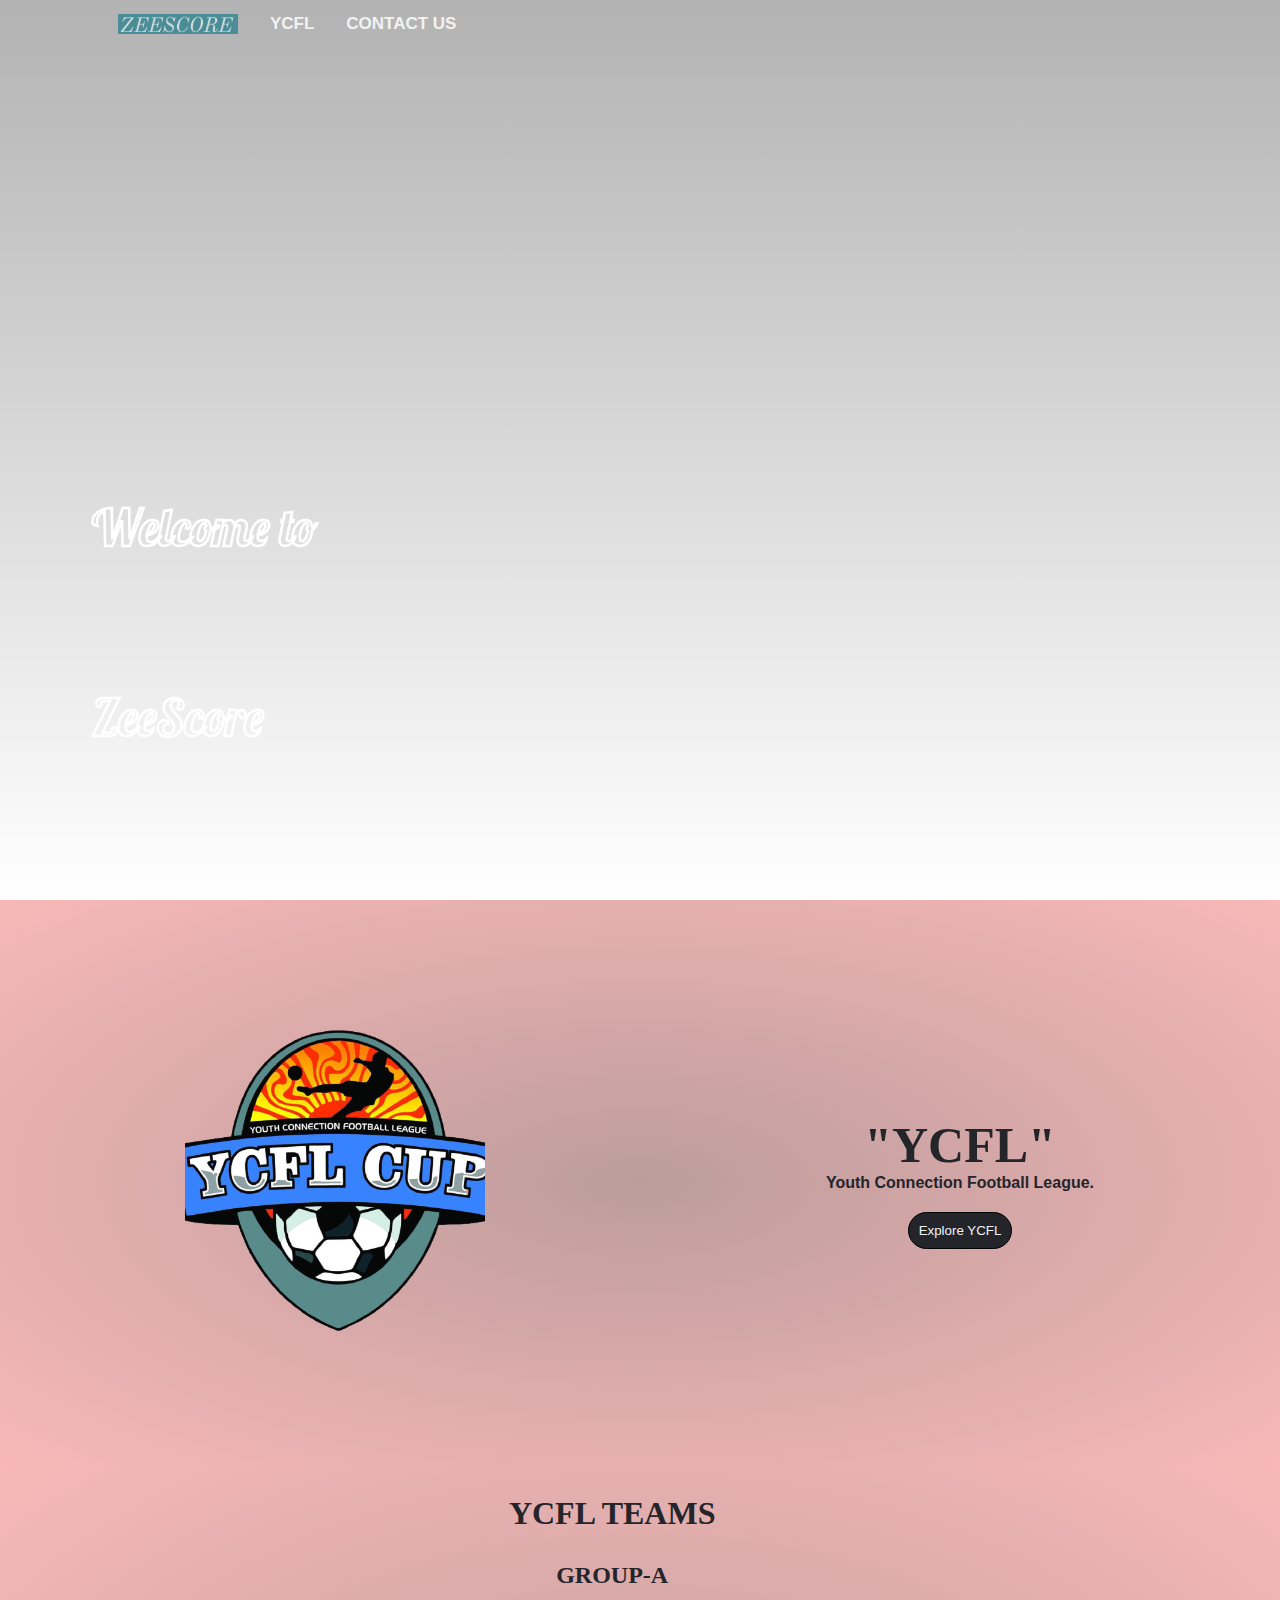
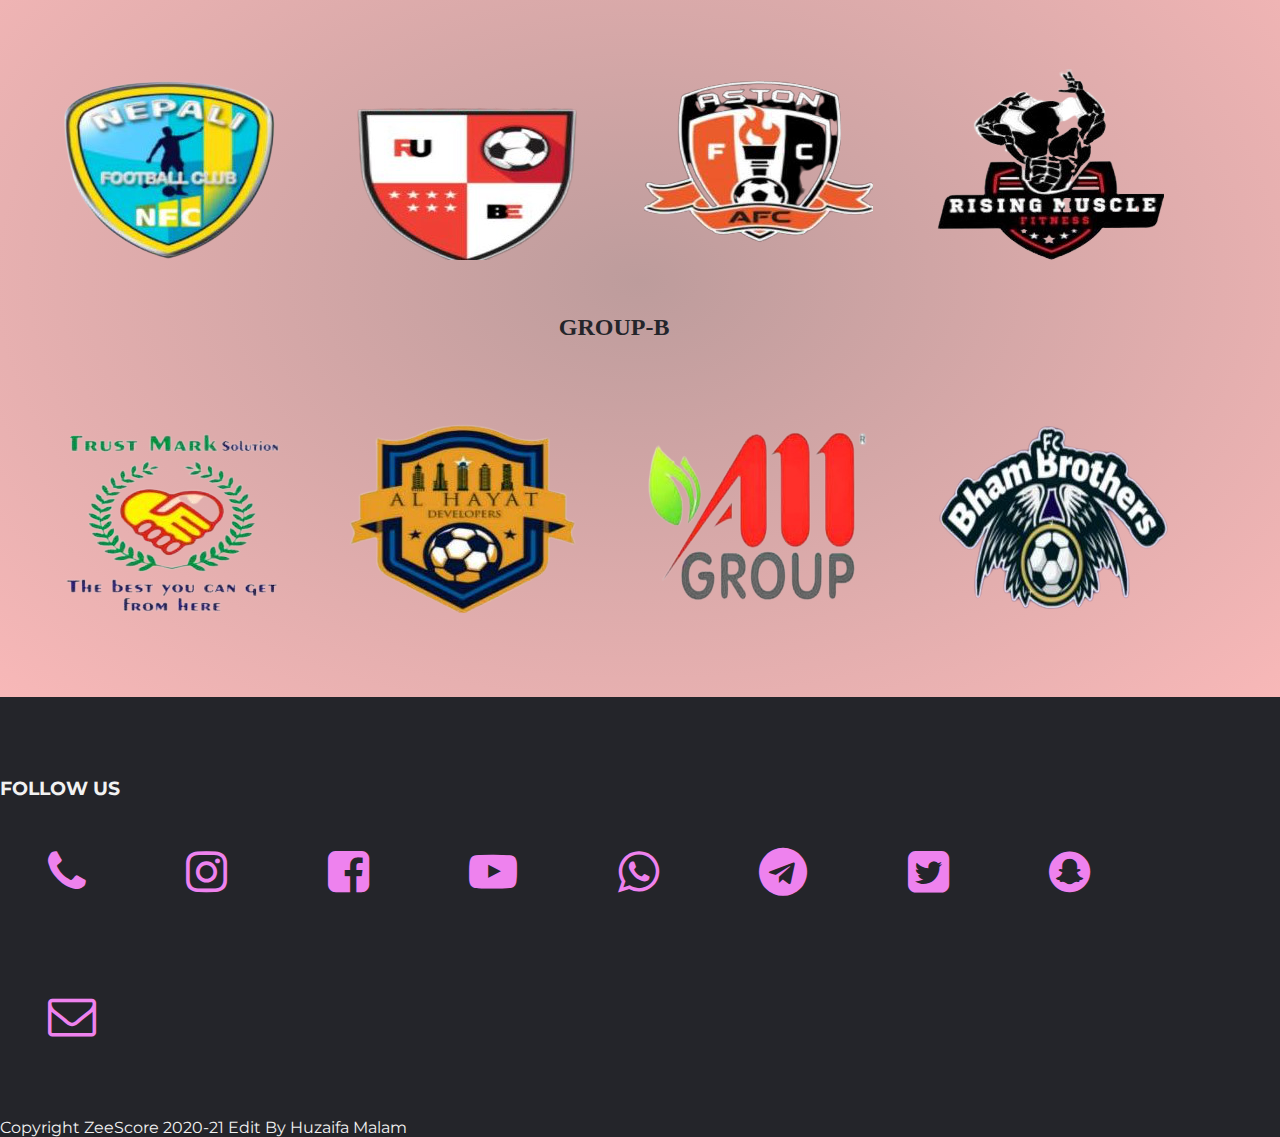
==== commit 53a1e4d8: "Add files via upload" ====
--- a/index.html
+++ b/index.html
@@ -31,6 +31,7 @@
     </head>
 
     <body>
+
         <header>
             <div class="topnav" id="myTopnav">
                 <a href="index.html"><img class="logo" src="psg/player images/zeescores9 (2).PNG" alt=""></a>
@@ -61,30 +62,27 @@
         </header>
 
 
+
+
         <div class="league">
             <div class="row">
-                <div class="col-2">
 
-                    <h3>"YCFL Season-4 "</h3>
-                    <h4>Youth Connection Football League.</h4>
-                    <button class="btn-league ">Explore YCFL</button>
+
+                <div class="col-2 ">
+                    <div class="zi-img ">
+                        <img src="psg/player images/ycfl_logo-removebg-preview.png " alt=" ">
+                    </div>
 
                 </div>
 
                 <div class="col-2">
-                    <div class="ycfl-img"> <img src="psg/player images/ycfl_logo-removebg-preview.png " alt=" "></div>
-
+                    <h3>"YCFL"</h3>
+                    <h4>Youth Connection Football League.</h4>
+                    <a href="ycfl-matchs.html"> <button class="btn-league ">Explore YCFL</button></a>
                 </div>
-                <!--
-                <div class="slogan ">
-                    <div class="zi-img "> <img src="psg/player images/zi_logo-removebg-preview.png " alt=" "></div>
-                    <h3>"ZI "</h3>
-                    <h4>ZI Football League.</h4>
-                    <button class="btn-league ">See ZI</button>
-                </div>--->
             </div>
         </div>
-       
+
 
 
         <div class="zi-teams ">
@@ -154,4 +152,4 @@
 
 </body>
 
-</html>
+</html>--- a/style.css
+++ b/style.css
@@ -187,7 +187,8 @@
     display: flex;
     align-items: center;
     flex-wrap: wrap;
-    justify-content: space-around;
+    justify-content: flex-start;
+    overflow: hidden;
 }
 
 .col-2 {
@@ -195,8 +196,7 @@
     min-width: 500px;
     color: #f2f2f2;
     text-align: center;
-    justify-items: center;
-    justify-items: center;
+    justify-content: flex-start;
 }
 
 .col-2 img {
@@ -223,6 +223,8 @@
 /*----------------------------- league class start here----------------------------*/
 
 .league {
+    width: 100%;
+    overflow: hidden;
     padding-top: 80px;
     padding-bottom: 80px;
     color: black;
@@ -401,7 +403,7 @@
 .ycfl-matches h4 {
     text-align: center;
     color: #24252a;
-    padding-bottom: 30px;
+    padding-bottom: 5px;
 }
 
 .ycfl-match {
@@ -464,6 +466,15 @@
         margin-left: 30px;
         padding: 50px 0px;
     }
+    .zi-img {
+        width: 200px;
+        margin-left: 20px;
+    }
+    .ycfl-matches h4 {
+        text-align: center;
+        color: #24252a;
+        padding-bottom: 5px;
+    }
 }
 
 
@@ -585,6 +596,9 @@
     footer ul {
         margin-left: 50px;
     }
+    body {
+        width: 111%;
+    }
 }
 
 
